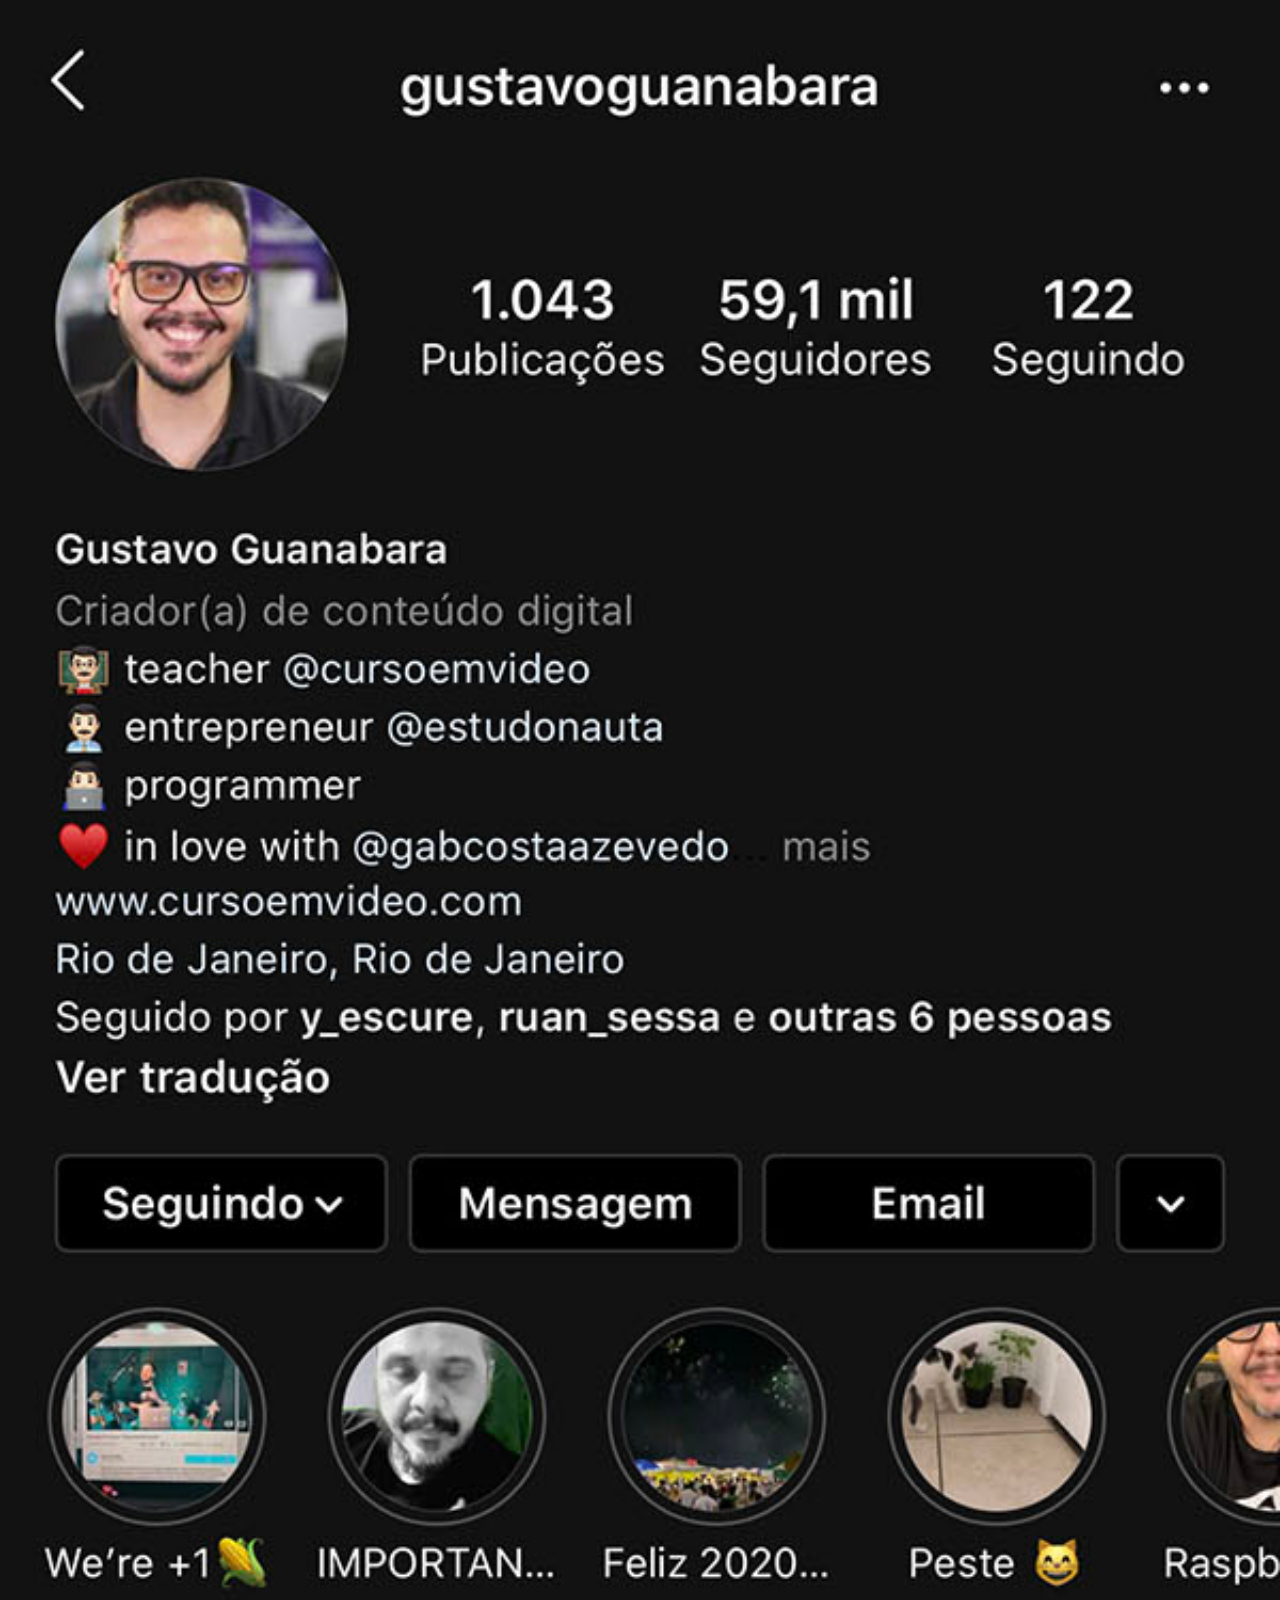
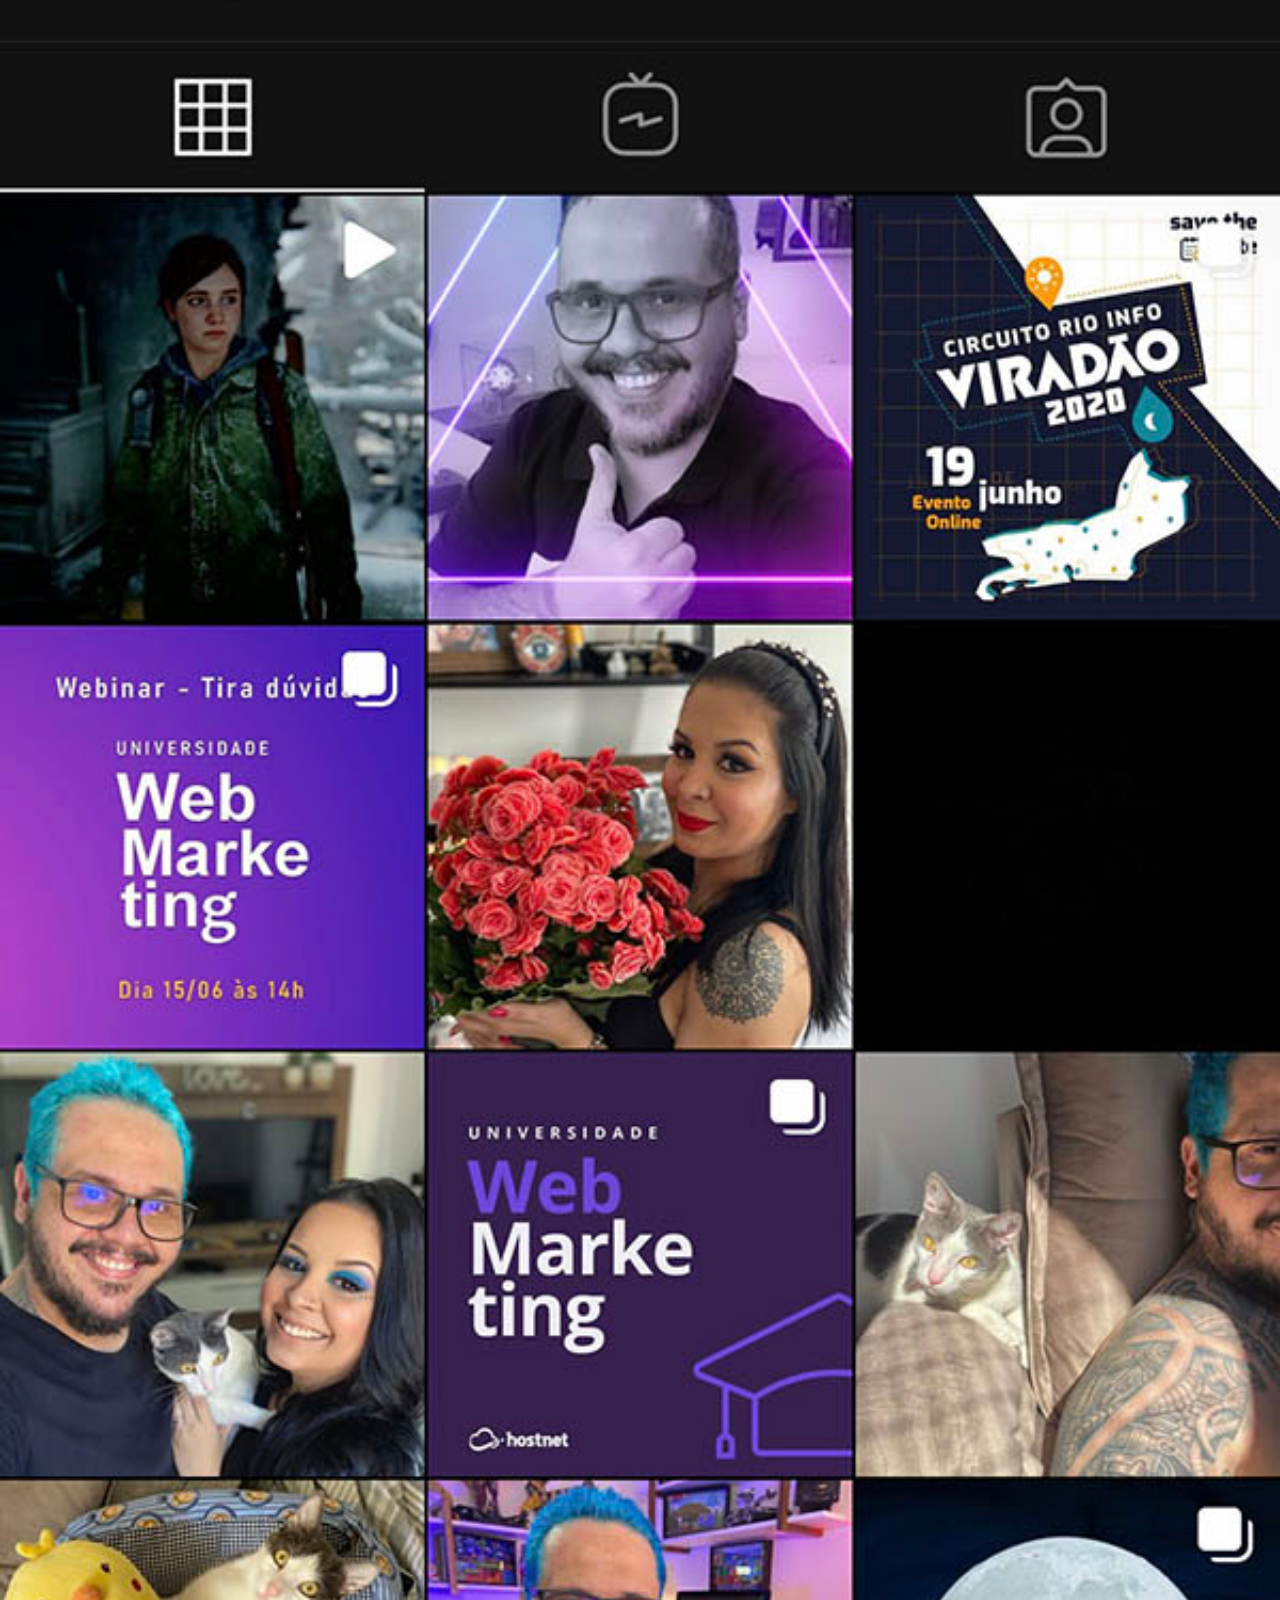
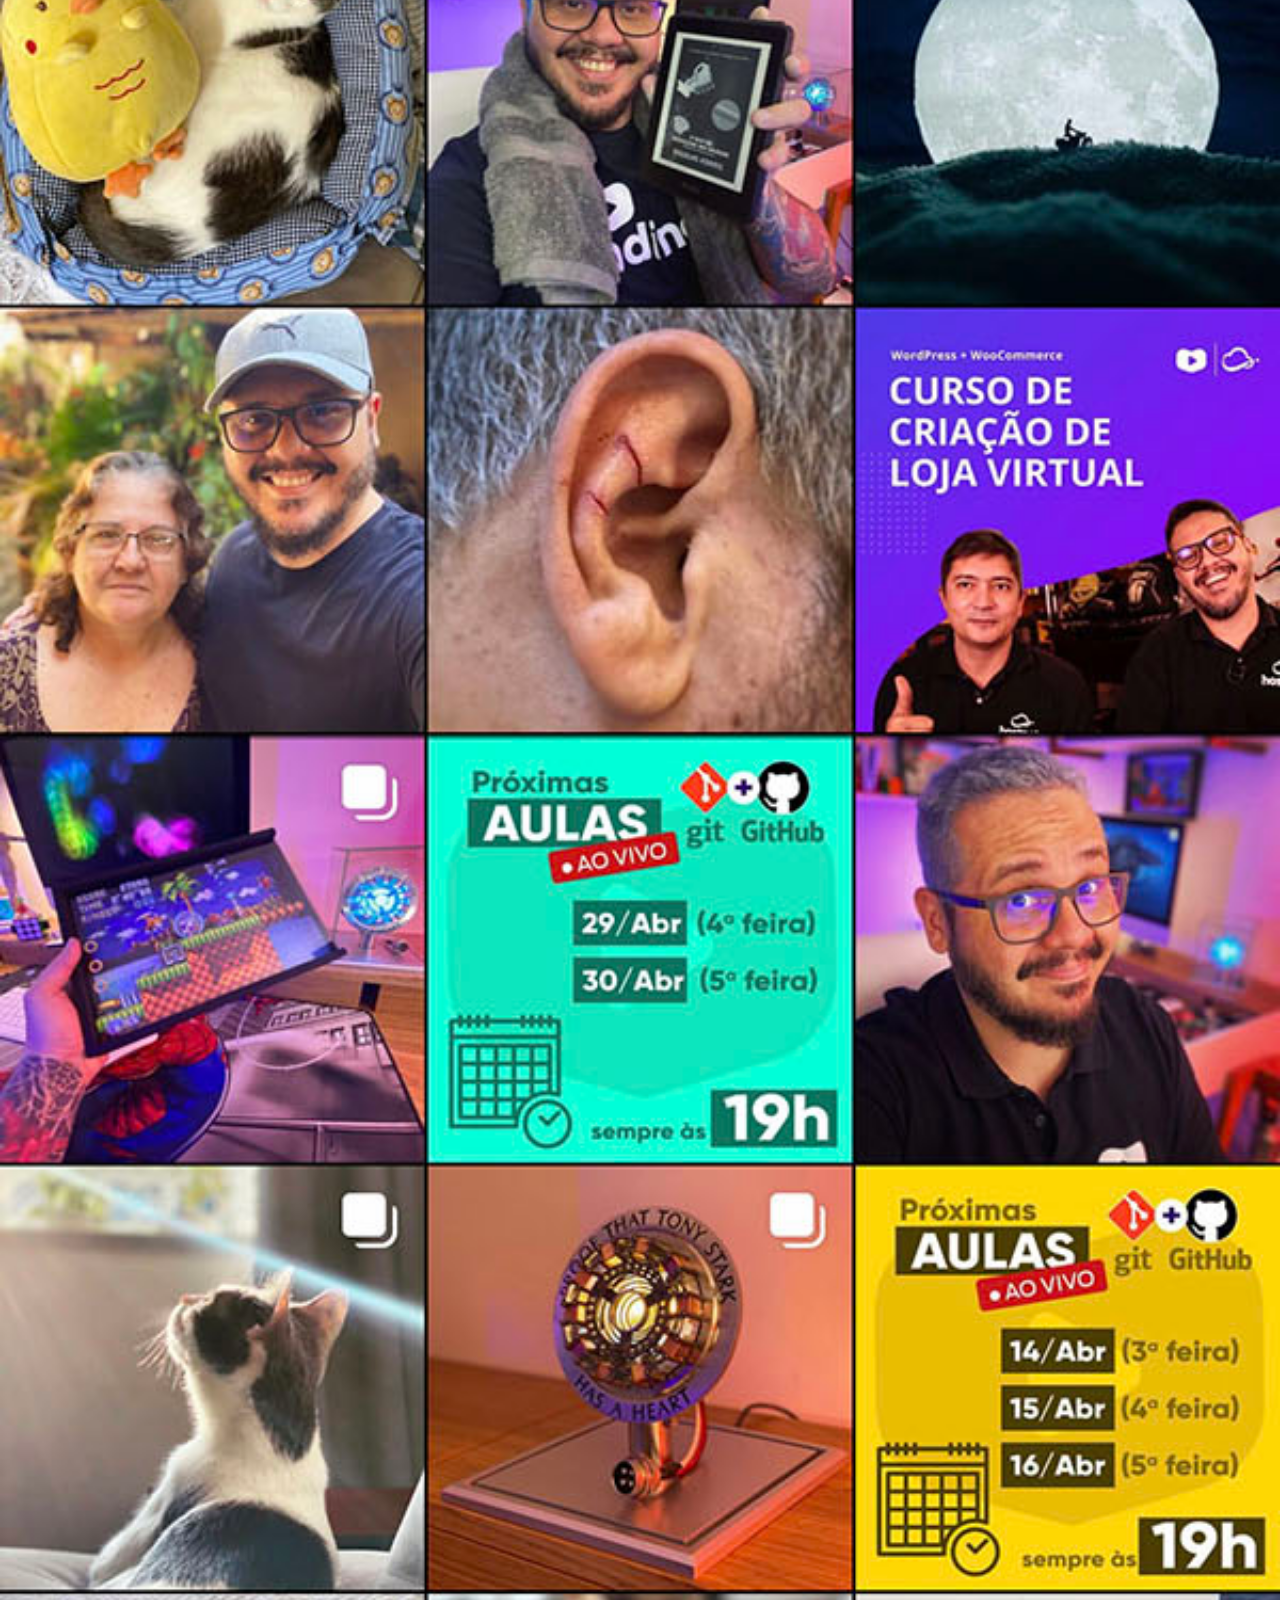
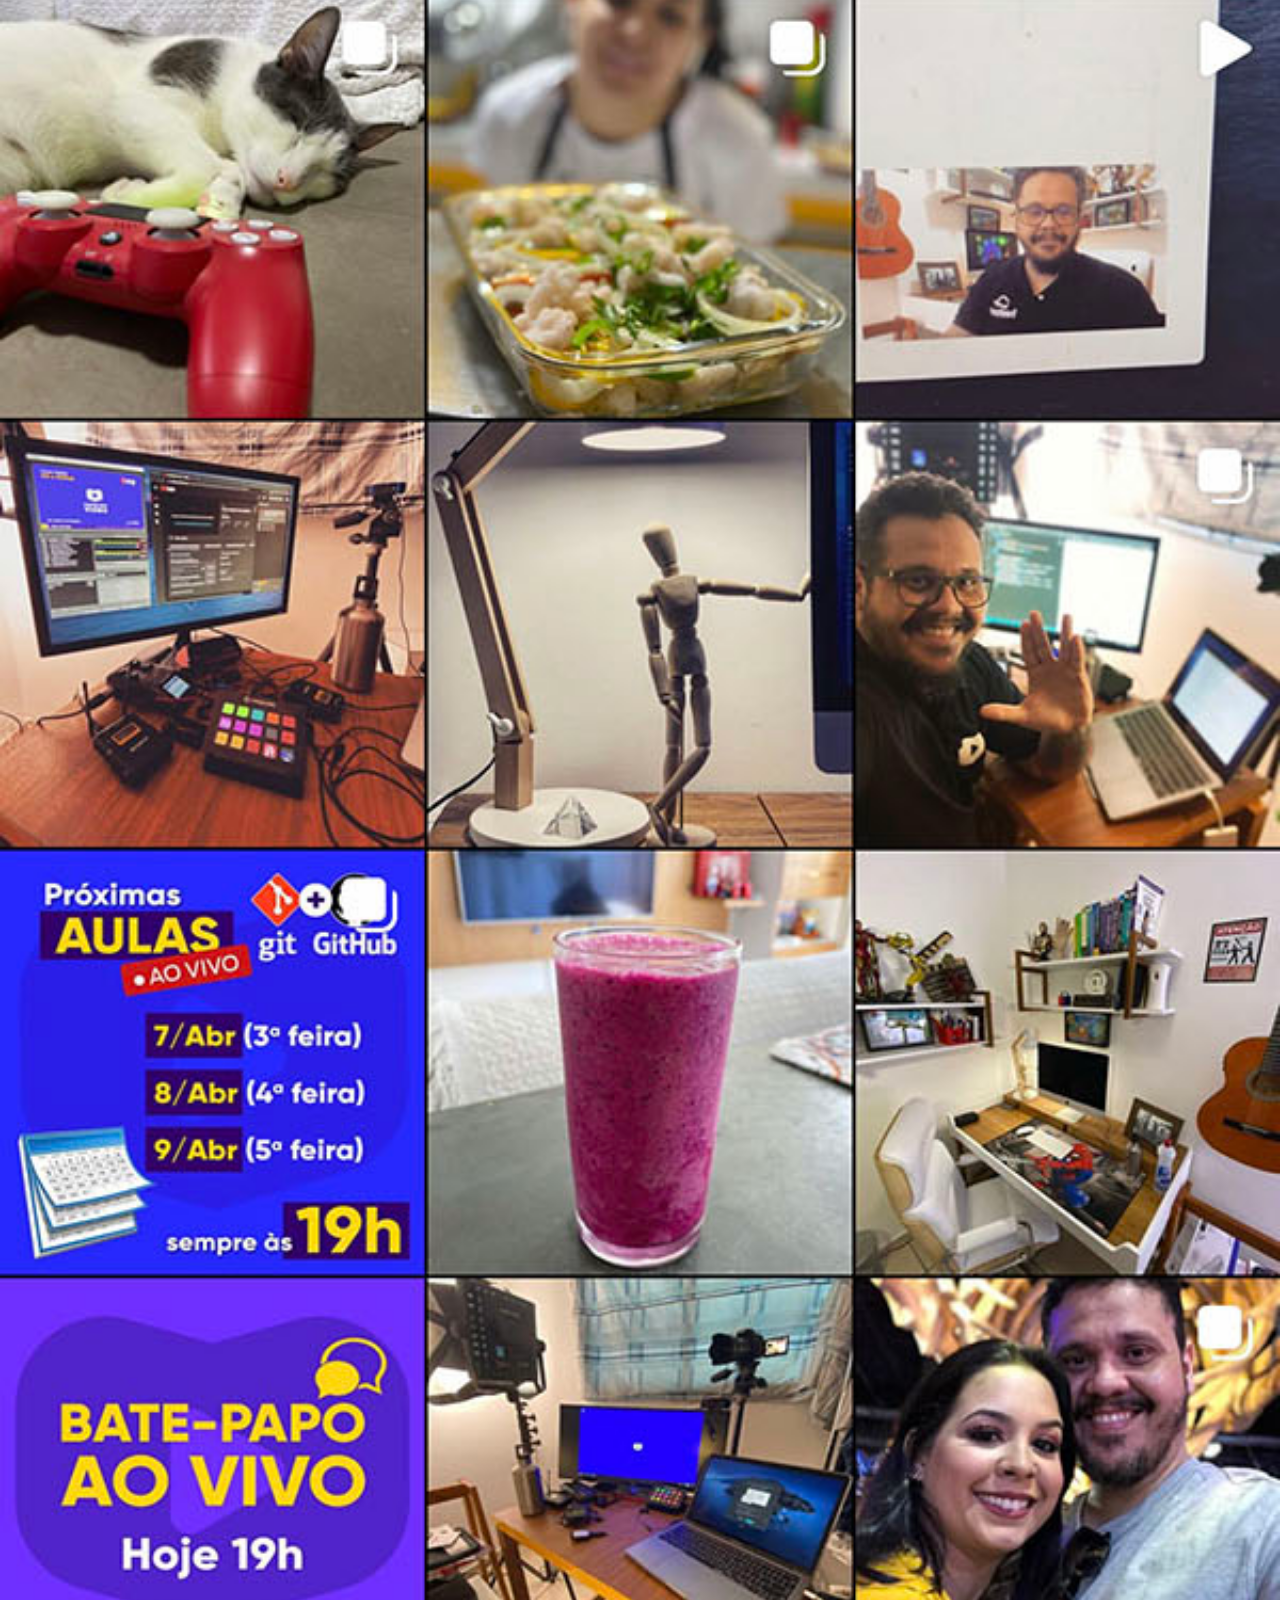
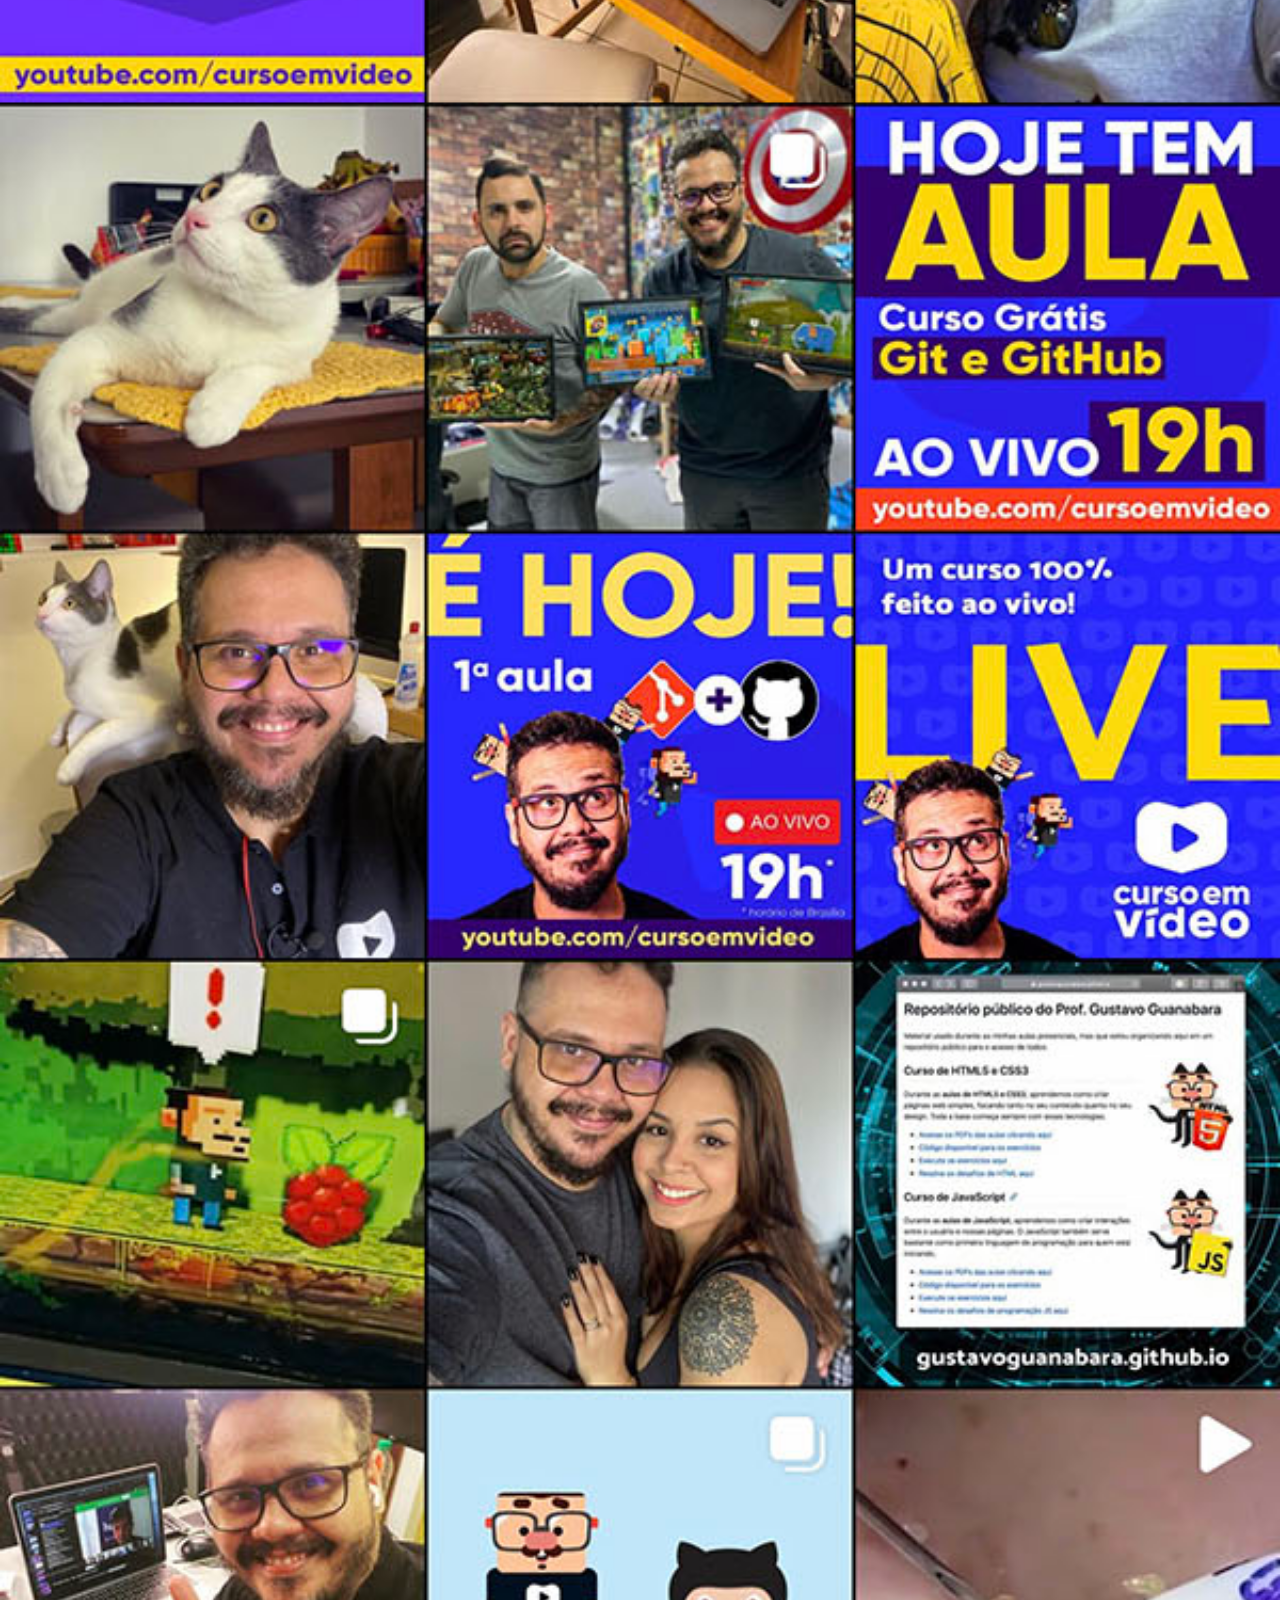
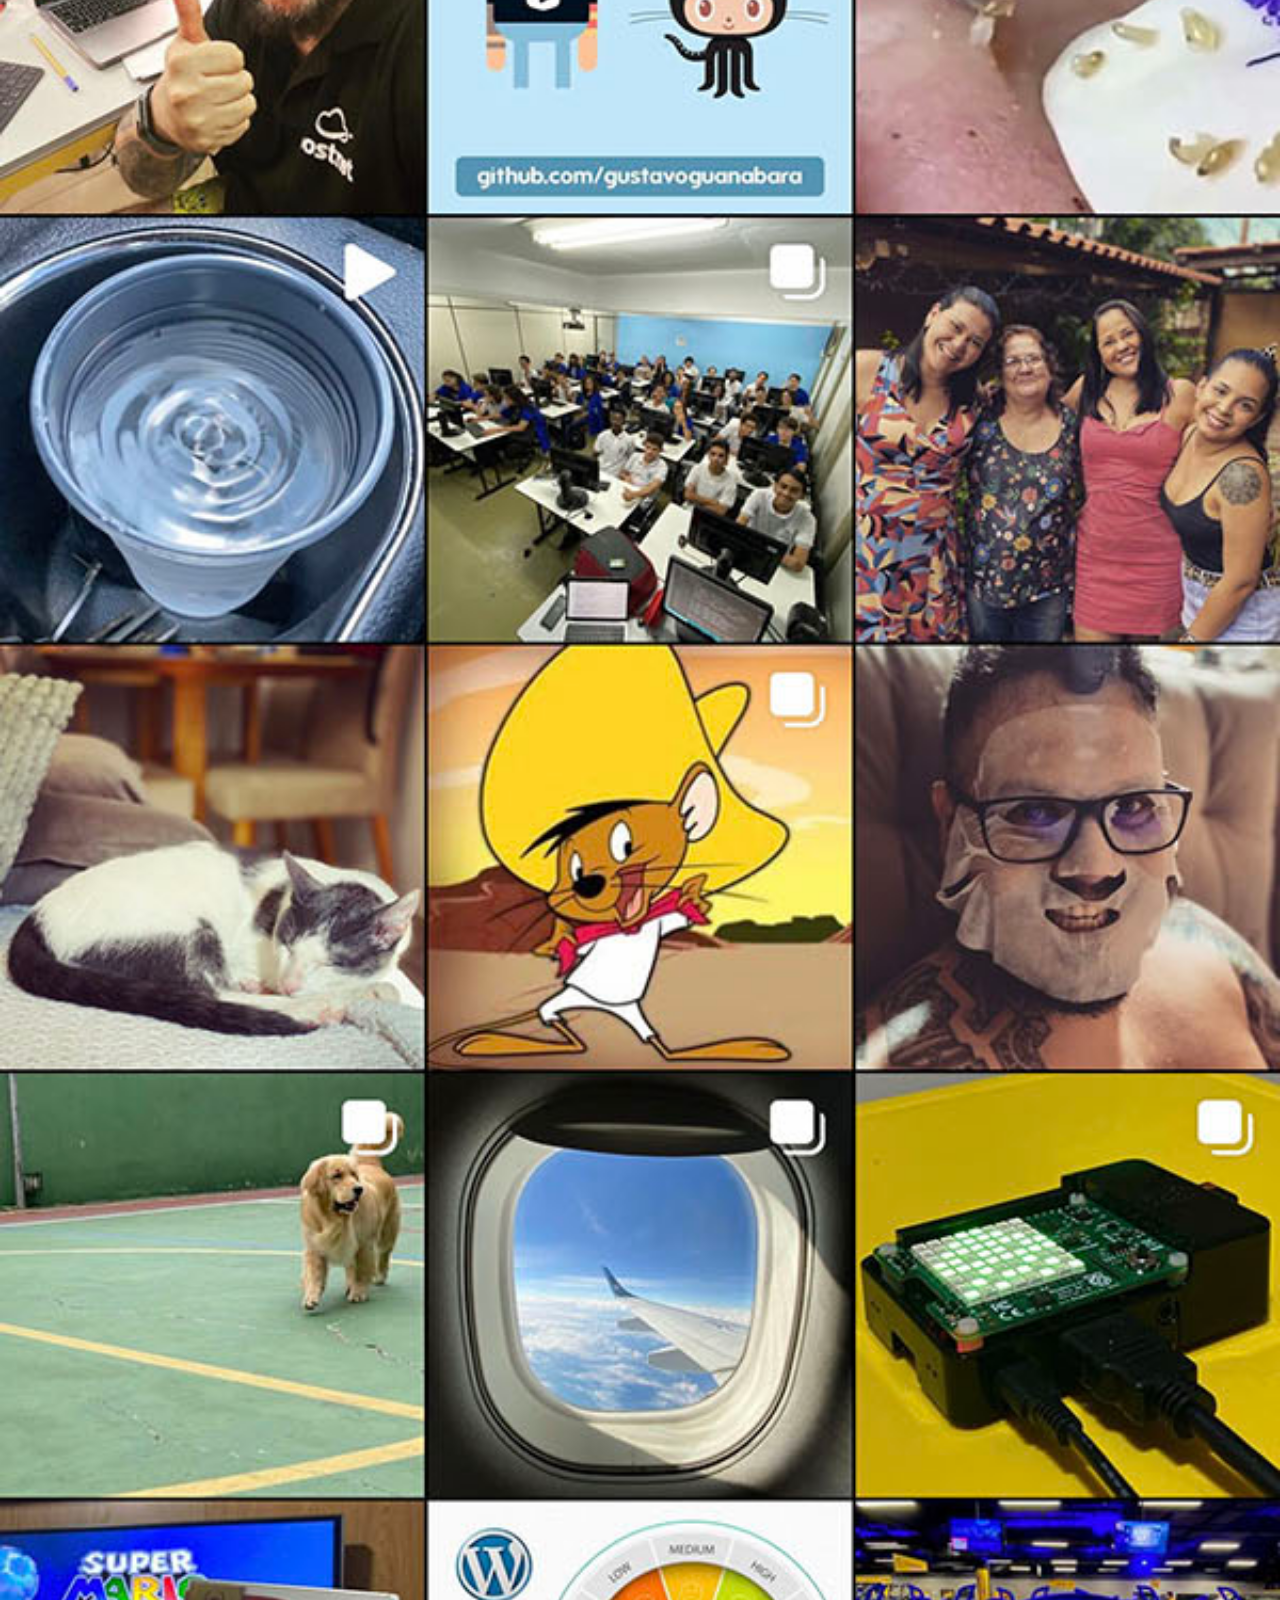
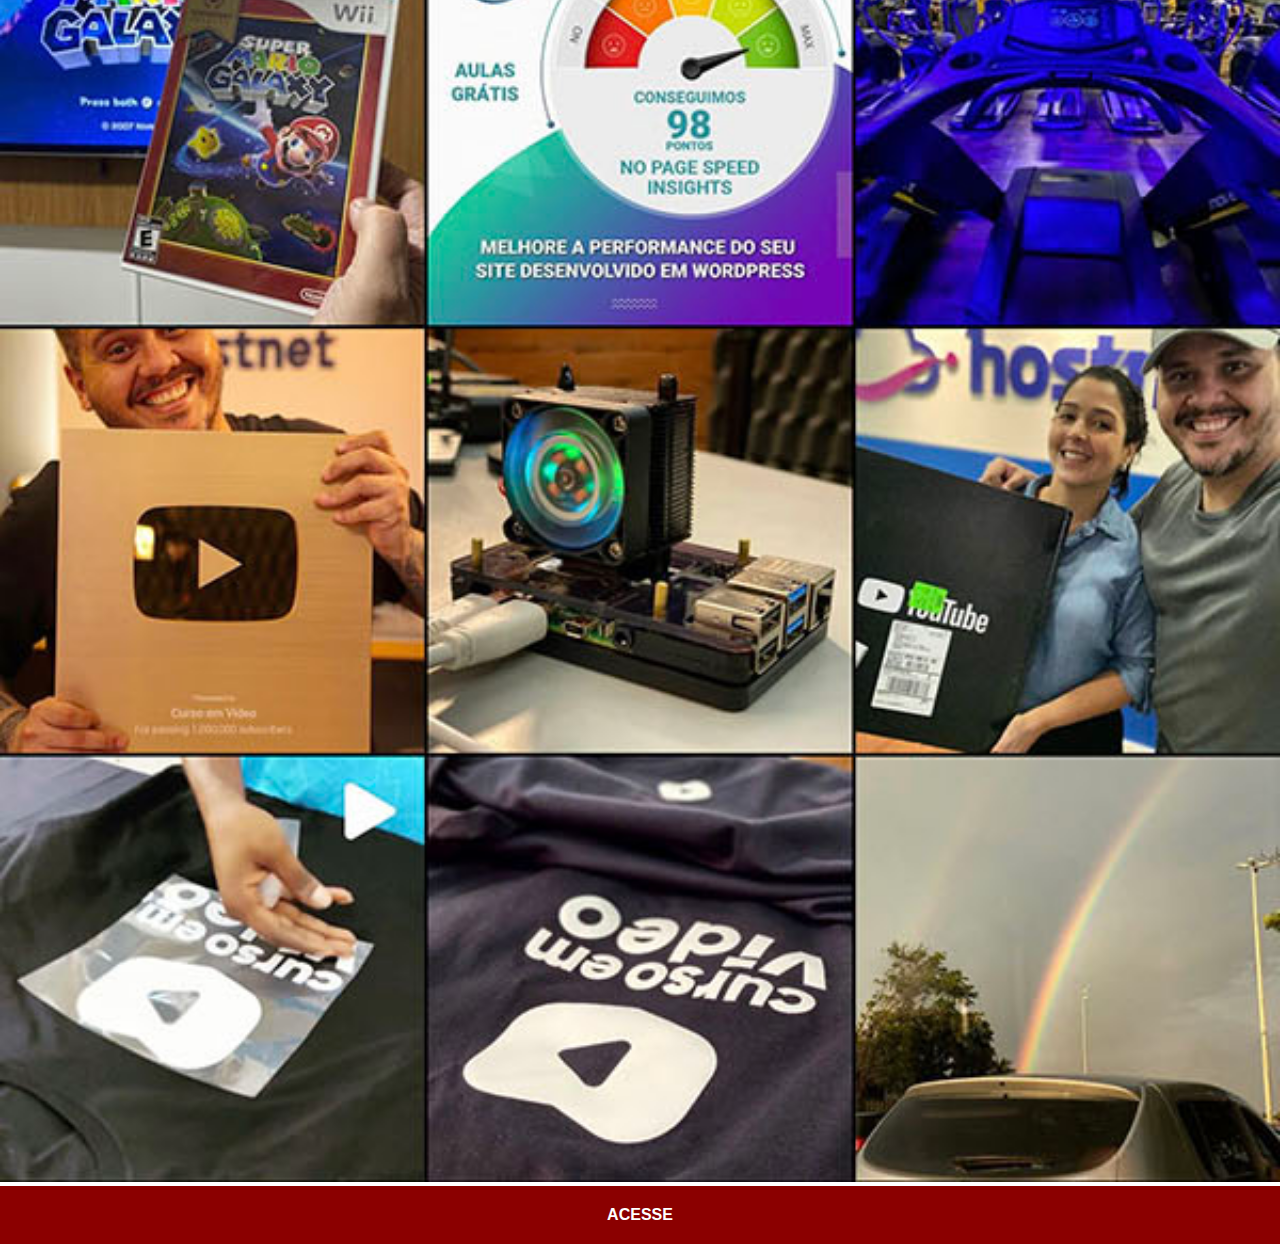
==== instagram.html @ 85b02e38 "tudo pronto" ====
<!DOCTYPE html>
<html lang="pt-br">
<head>
    <meta charset="UTF-8">
    <meta name="viewport" content="width=device-width, initial-scale=1.0">
    <title>Instagram</title>
    <link rel="stylesheet" href="estilos/social.css">
</head>
<body>
    <img src="imagens/tela-instagram.jpg" alt="Youtube">
    <a href="https://www.instagram.com/gustavoguanabara/" target="_blank">ACESSE</a>
</body>
</html>
---- estilos/social.css ----
@charset "UTF-8";

*{
    margin: 0px;
    padding: 0px;
    font-family: Arial, Helvetica, sans-serif;
}

::-webkit-scrollbar{
    height: 0px;
    width: 0px;
}

img{
    width: 100vw;
}

a{
    display: block;
    background-color: darkred;
    color: white;
    padding: 20px;
    text-align: center;
    font-weight: bolder;
    text-decoration: none;
}

a:hover{
    background-color: red;
}
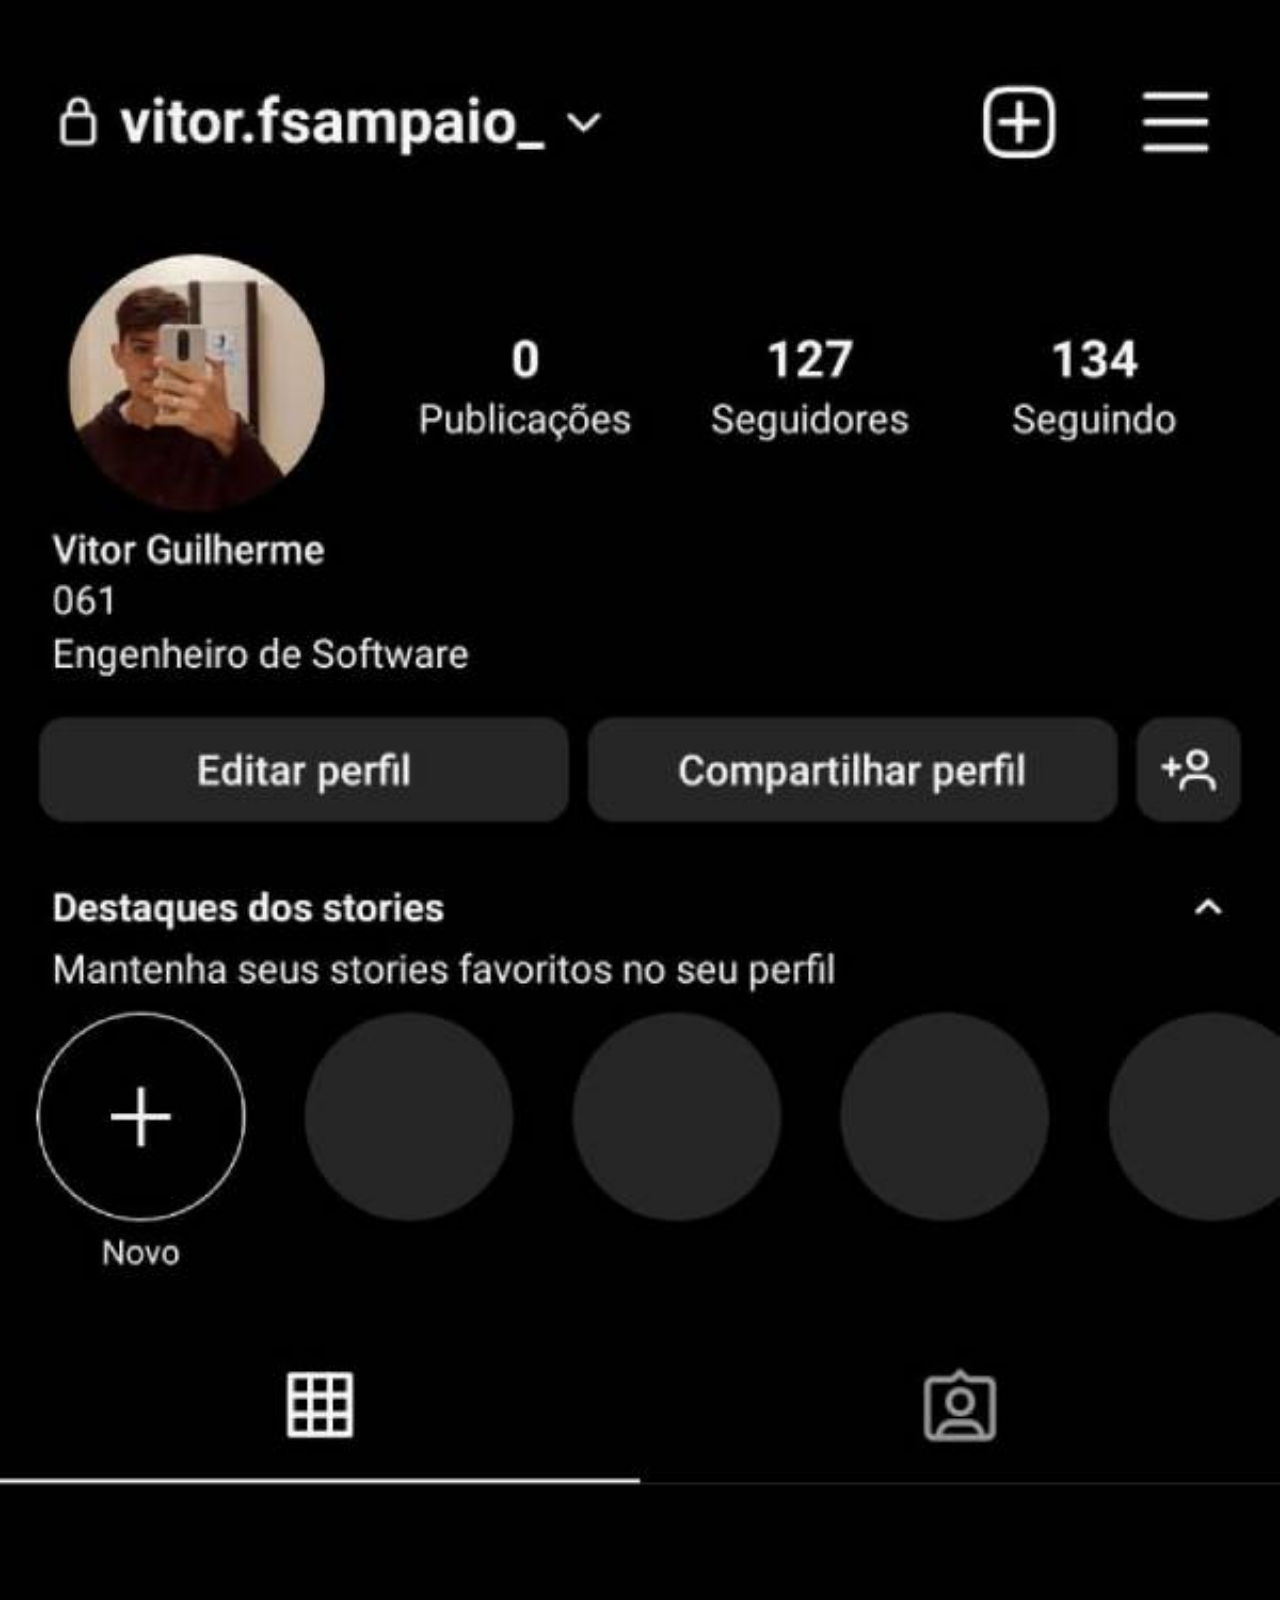
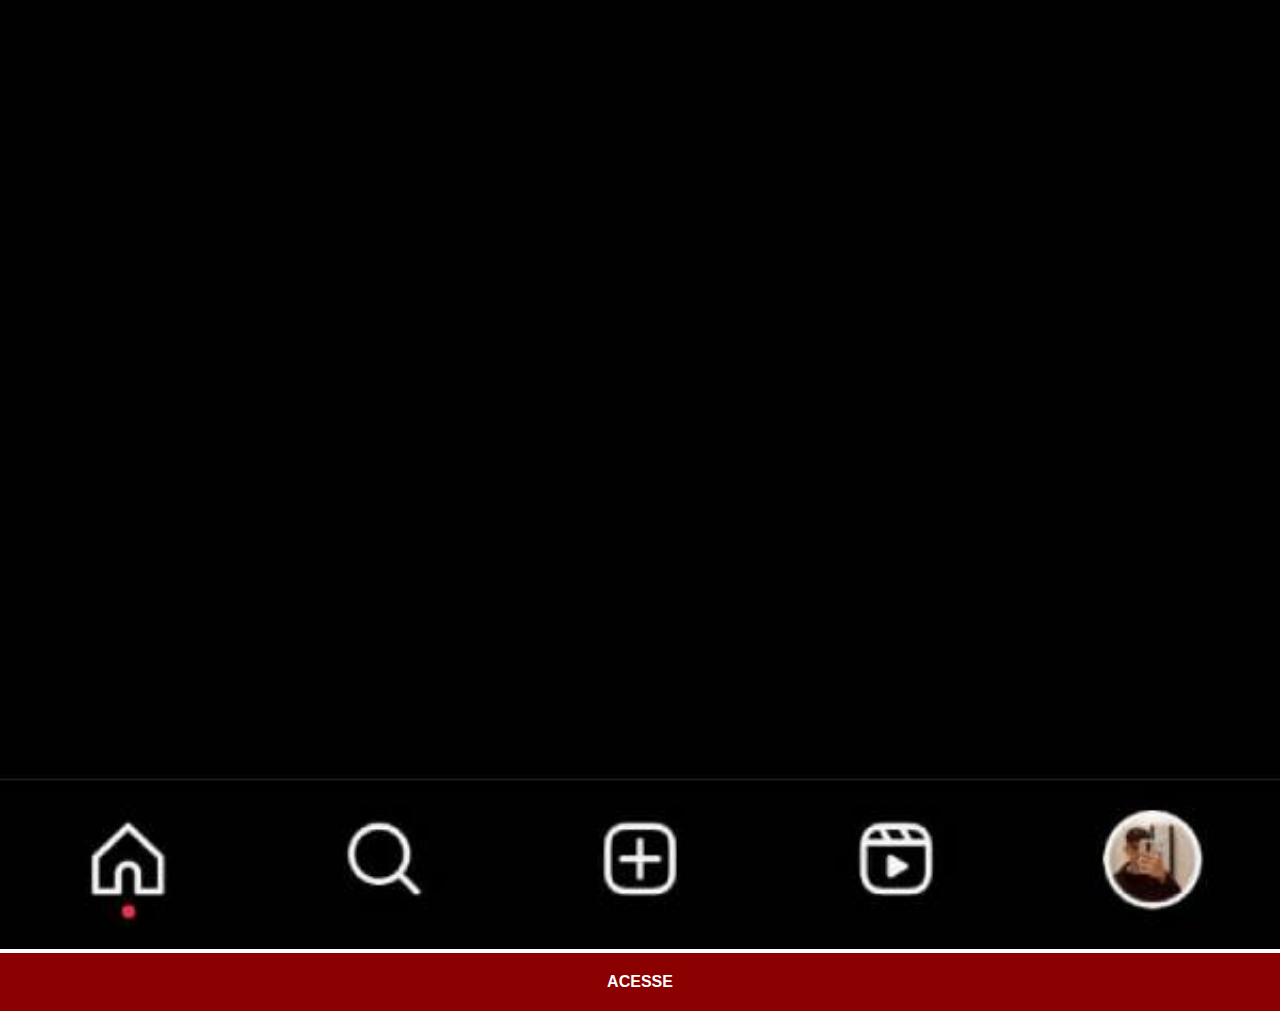
==== commit 4b04a406: "mudei" ====
--- a/instagram.html
+++ b/instagram.html
@@ -7,7 +7,7 @@
     <link rel="stylesheet" href="estilos/social.css">
 </head>
 <body>
-    <img src="imagens/tela-instagram.jpg" alt="Youtube">
-    <a href="https://www.instagram.com/gustavoguanabara/" target="_blank">ACESSE</a>
+    <img src="imagens/teste-instagram.jpg" alt="Youtube">
+    <a href="https://www.instagram.com/vitor.fsampaio_/" target="_blank">ACESSE</a>
 </body>
 </html>